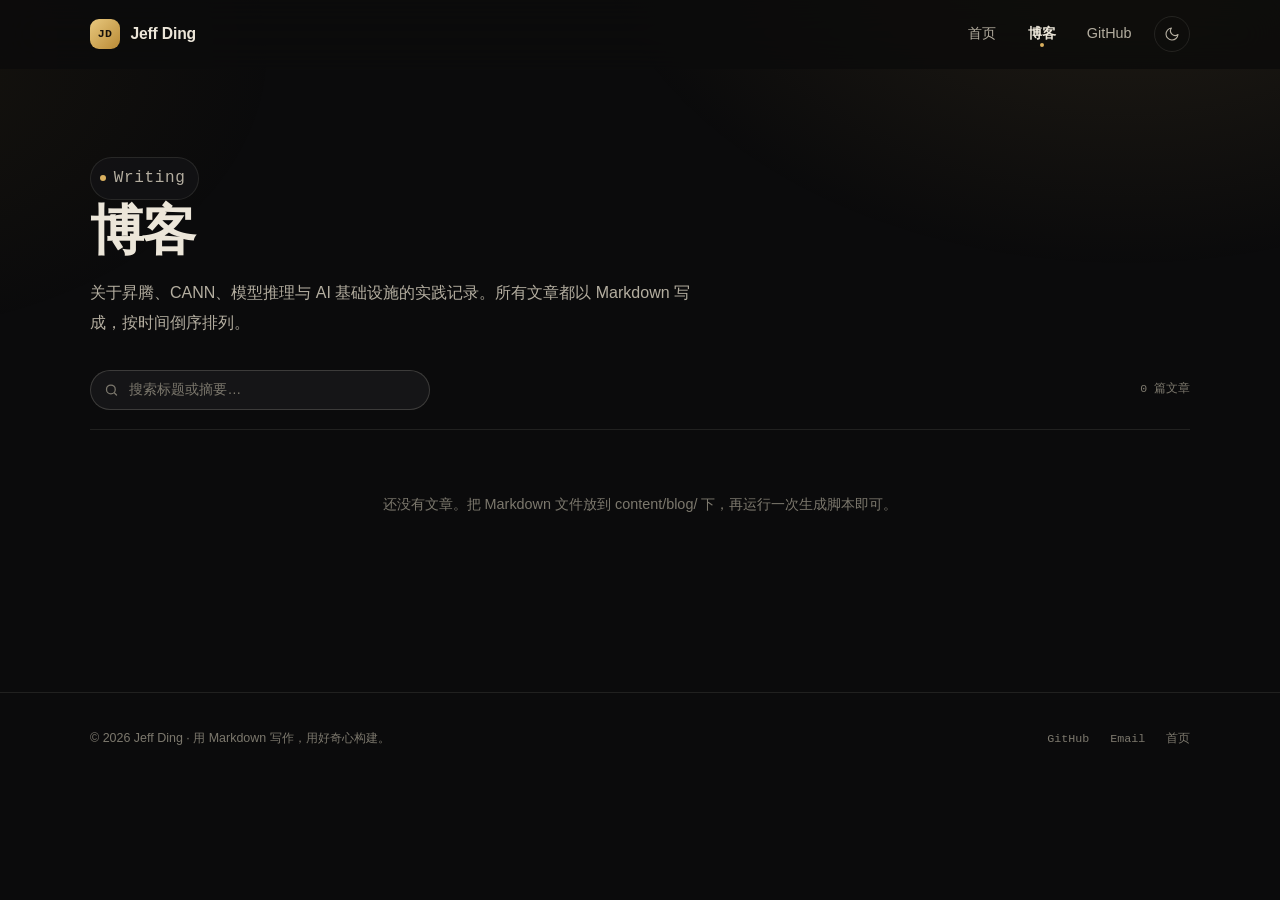
==== blog.html @ ad51b4b0 "Initial commit: personal site with black-gold theme, empty blog" ====
<!DOCTYPE html>
<html lang="zh-CN" data-page="blog">
<head>
  <meta charset="UTF-8">
  <meta name="viewport" content="width=device-width, initial-scale=1.0">
  <title>博客 · Jeff Ding</title>
  <meta name="description" content="Jeff Ding 的博客，记录 Ascend、CANN、模型推理、量化与 AI Infra 的实践笔记。">
  <meta name="theme-color" content="#0b0b0c">
  <link rel="icon" href="data:image/svg+xml,%3Csvg xmlns='http://www.w3.org/2000/svg' viewBox='0 0 64 64'%3E%3Crect width='64' height='64' rx='14' fill='%23c7000b'/%3E%3Ctext x='32' y='44' font-size='28' font-family='monospace' font-weight='700' text-anchor='middle' fill='white'%3EJD%3C/text%3E%3C/svg%3E">
  <link rel="stylesheet" href="assets/css/style.css">
  <script>
    (function () {
      try {
        var saved = localStorage.getItem("theme");
        var theme = saved || (window.matchMedia("(prefers-color-scheme: dark)").matches ? "dark" : "light");
        document.documentElement.dataset.theme = theme;
      } catch (e) {}
    })();
  </script>
</head>
<body>
  <header class="site-header" id="site-header">
    <div class="wrap header-inner">
      <a class="brand" href="index.html" aria-label="返回首页">
        <span class="brand-mark">JD</span>
        <span class="brand-name">Jeff Ding</span>
      </a>

      <button class="nav-toggle" id="nav-toggle" aria-label="展开导航" aria-expanded="false">
        <span></span><span></span><span></span>
      </button>

      <nav class="nav" id="site-nav">
        <a href="index.html">首页</a>
        <a href="blog.html" class="active">博客</a>
        <a href="https://github.com/JeffDing" target="_blank" rel="noopener">GitHub</a>
        <button class="theme-toggle" id="theme-toggle" aria-label="切换深色模式" title="切换主题">
          <svg class="icon-moon" viewBox="0 0 24 24" fill="none" stroke="currentColor" stroke-width="1.7" stroke-linecap="round" stroke-linejoin="round" aria-hidden="true"><path d="M21 12.8A9 9 0 1 1 11.2 3a7 7 0 0 0 9.8 9.8Z"/></svg>
          <svg class="icon-sun" viewBox="0 0 24 24" fill="none" stroke="currentColor" stroke-width="1.7" stroke-linecap="round" stroke-linejoin="round" aria-hidden="true"><circle cx="12" cy="12" r="4"/><path d="M12 2v2M12 20v2M4.9 4.9l1.4 1.4M17.7 17.7l1.4 1.4M2 12h2M20 12h2M4.9 19.1l1.4-1.4M17.7 6.3l1.4-1.4"/></svg>
        </button>
      </nav>
    </div>
  </header>

  <main>
    <section class="wrap page-head">
      <p class="eyebrow"><span class="dot"></span>Writing</p>
      <h1>博客</h1>
      <p>关于昇腾、CANN、模型推理与 AI 基础设施的实践记录。所有文章都以 Markdown 写成，按时间倒序排列。</p>
    </section>

    <section class="wrap section" style="padding-top: 0;">
      <div class="list-toolbar">
        <label class="search-box">
          <svg viewBox="0 0 24 24" fill="none" stroke="currentColor" stroke-width="2" stroke-linecap="round" aria-hidden="true"><circle cx="11" cy="11" r="7"/><path d="m20 20-3.2-3.2"/></svg>
          <input type="search" id="search-input" placeholder="搜索标题或摘要…" autocomplete="off" aria-label="搜索文章">
        </label>
        <span class="list-count" id="list-count"></span>
      </div>

      <div class="post-list" id="post-list">
        <p class="loading">正在加载文章…</p>
      </div>
    </section>
  </main>

  <footer class="site-footer">
    <div class="wrap footer-inner">
      <span>© <span id="year"></span> Jeff Ding · 用 Markdown 写作，用好奇心构建。</span>
      <div class="footer-links">
        <a href="https://github.com/JeffDing" target="_blank" rel="noopener">GitHub</a>
        <a href="mailto:yichao_ding@hotmail.com">Email</a>
        <a href="index.html">首页</a>
      </div>
    </div>
  </footer>

  <script src="assets/vendor/marked.min.js"></script>
  <script src="assets/vendor/highlight.min.js"></script>
  <script src="assets/js/app.js"></script>
</body>
</html>
---- assets/css/style.css ----
/* =========================================================
   Jeff Ding · Personal Site
   ========================================================= */

:root {
  --bg: #0b0b0c;
  --bg-soft: #101012;
  --surface: #151517;
  --surface-2: #1c1c1f;
  --text: #ece6d9;
  --text-soft: #b4aea0;
  --text-mute: #7c786d;
  --line: rgba(236, 230, 217, 0.1);
  --line-strong: rgba(236, 230, 217, 0.18);
  --accent: #d9b05f;
  --accent-hover: #f2d28c;
  --accent-soft: rgba(217, 176, 95, 0.12);
  --accent-line: rgba(217, 176, 95, 0.3);
  --code-bg: #060607;
  --code-text: #e8e3d8;
  --shadow-sm: 0 1px 2px rgba(22, 22, 26, 0.05);
  --shadow: 0 1px 2px rgba(22, 22, 26, 0.04), 0 18px 40px -24px rgba(22, 22, 26, 0.3);
  --shadow-lg: 0 2px 4px rgba(22, 22, 26, 0.04), 0 40px 80px -40px rgba(22, 22, 26, 0.35);
  --radius-sm: 10px;
  --radius: 18px;
  --radius-lg: 26px;
  --wrap: 1100px;
  --font-sans: -apple-system, BlinkMacSystemFont, "Segoe UI", "PingFang SC",
    "Hiragino Sans GB", "Microsoft YaHei", "Noto Sans SC", sans-serif;
  --font-serif: "Iowan Old Style", "Palatino Linotype", "Songti SC", "Noto Serif SC",
    Georgia, serif;
  --font-mono: "SFMono-Regular", "JetBrains Mono", "Cascadia Code", Consolas,
    "Liberation Mono", Menlo, monospace;
  --ease: cubic-bezier(0.22, 1, 0.36, 1);
}

[data-theme="dark"] {
  --bg: #040405;
  --bg-soft: #09090a;
  --surface: #0e0e10;
  --surface-2: #141416;
  --text: #f2ecdf;
  --text-soft: #c2bca9;
  --text-mute: #878276;
  --line: rgba(242, 236, 223, 0.1);
  --line-strong: rgba(242, 236, 223, 0.18);
  --accent: #e8c87e;
  --accent-hover: #f7dea4;
  --accent-soft: rgba(232, 200, 126, 0.12);
  --accent-line: rgba(232, 200, 126, 0.32);
  --code-bg: #020203;
  --code-text: #f0ead9;
  --shadow-sm: 0 1px 2px rgba(0, 0, 0, 0.4);
  --shadow: 0 1px 2px rgba(0, 0, 0, 0.3), 0 18px 40px -24px rgba(0, 0, 0, 0.7);
  --shadow-lg: 0 2px 4px rgba(0, 0, 0, 0.3), 0 40px 80px -40px rgba(0, 0, 0, 0.8);
}

/* ---------- Reset ---------- */

*,
*::before,
*::after {
  box-sizing: border-box;
}

html {
  scroll-behavior: smooth;
  -webkit-text-size-adjust: 100%;
}

body {
  margin: 0;
  min-height: 100vh;
  background: var(--bg);
  color: var(--text);
  font-family: var(--font-sans);
  font-size: 16px;
  line-height: 1.75;
  -webkit-font-smoothing: antialiased;
  text-rendering: optimizeLegibility;
  transition: background-color 0.35s var(--ease), color 0.35s var(--ease);
}

body::before {
  content: "";
  position: fixed;
  inset: 0;
  z-index: -1;
  pointer-events: none;
  background:
    radial-gradient(55rem 38rem at 88% -12%, var(--accent-soft), transparent 62%),
    radial-gradient(45rem 30rem at -12% 6%, rgba(180, 140, 50, 0.07), transparent 60%);
}

[data-theme="dark"] body::before {
  background:
    radial-gradient(55rem 38rem at 88% -12%, rgba(232, 200, 126, 0.12), transparent 62%),
    radial-gradient(45rem 30rem at -12% 6%, rgba(180, 140, 50, 0.08), transparent 60%);
}

img {
  max-width: 100%;
  height: auto;
}

a {
  color: inherit;
  text-decoration: none;
}

button {
  font: inherit;
  color: inherit;
  background: none;
  border: 0;
  cursor: pointer;
}

::selection {
  background: var(--accent);
  color: #1a1306;
}

.wrap {
  width: min(var(--wrap), calc(100% - 3rem));
  margin-inline: auto;
}

/* ---------- Header ---------- */

.site-header {
  position: sticky;
  top: 0;
  z-index: 50;
  backdrop-filter: saturate(180%) blur(18px);
  -webkit-backdrop-filter: saturate(180%) blur(18px);
  background: color-mix(in srgb, var(--bg) 82%, transparent);
  border-bottom: 1px solid transparent;
  transition: border-color 0.3s, background-color 0.3s;
}

.site-header.is-scrolled {
  border-bottom-color: var(--line);
}

.header-inner {
  display: flex;
  align-items: center;
  justify-content: space-between;
  gap: 1.5rem;
  height: 68px;
}

.brand {
  display: inline-flex;
  align-items: center;
  gap: 0.65rem;
  font-weight: 650;
  letter-spacing: -0.01em;
}

.brand-mark {
  display: grid;
  place-items: center;
  width: 30px;
  height: 30px;
  border-radius: 9px;
  background: linear-gradient(135deg, #e8c87e, #b98a35);
  color: #16110a;
  font-family: var(--font-mono);
  font-size: 0.72rem;
  font-weight: 700;
  letter-spacing: 0.02em;
  transition: transform 0.4s var(--ease), background-color 0.3s;
}

.brand:hover .brand-mark {
  transform: rotate(-8deg) scale(1.06);
  background: linear-gradient(135deg, #f5db9b, #d9b05f);
  color: #16110a;
}

.brand-name {
  font-size: 0.98rem;
}

.nav {
  display: flex;
  align-items: center;
  gap: 0.35rem;
}

.nav a,
.theme-toggle {
  position: relative;
  display: inline-flex;
  align-items: center;
  justify-content: center;
  height: 36px;
  padding: 0 0.8rem;
  border-radius: 999px;
  color: var(--text-soft);
  font-size: 0.9rem;
  transition: color 0.2s, background-color 0.2s;
}

.nav a:hover,
.theme-toggle:hover {
  color: var(--text);
  background: var(--surface-2);
}

.nav a.active {
  color: var(--text);
  font-weight: 600;
}

.nav a.active::after {
  content: "";
  position: absolute;
  bottom: 5px;
  left: 50%;
  width: 4px;
  height: 4px;
  border-radius: 50%;
  background: var(--accent);
  transform: translateX(-50%);
}

.theme-toggle {
  width: 36px;
  padding: 0;
  margin-left: 0.25rem;
  border: 1px solid var(--line);
}

.theme-toggle svg {
  width: 16px;
  height: 16px;
}

.theme-toggle .icon-sun {
  display: none;
}

[data-theme="dark"] .theme-toggle .icon-sun {
  display: block;
}

[data-theme="dark"] .theme-toggle .icon-moon {
  display: none;
}

.nav-toggle {
  display: none;
  width: 38px;
  height: 38px;
  border: 1px solid var(--line);
  border-radius: 10px;
  place-items: center;
}

.nav-toggle span {
  display: block;
  width: 16px;
  height: 1.5px;
  background: var(--text);
  border-radius: 2px;
  transition: transform 0.3s var(--ease), opacity 0.2s;
}

.nav-toggle span + span {
  margin-top: 4px;
}

/* ---------- Hero ---------- */

.hero {
  display: grid;
  grid-template-columns: minmax(0, 1.08fr) minmax(0, 0.92fr);
  align-items: center;
  gap: 3.5rem;
  padding-block: clamp(3.5rem, 8vw, 6.5rem) clamp(3rem, 6vw, 5rem);
}

.eyebrow {
  display: inline-flex;
  align-items: center;
  gap: 0.5rem;
  margin: 0 0 1.4rem;
  padding: 0.35rem 0.8rem 0.35rem 0.55rem;
  border: 1px solid var(--line);
  border-radius: 999px;
  background: color-mix(in srgb, var(--surface) 70%, transparent);
  color: var(--text-soft);
  font-family: var(--font-mono);
  font-size: 0.73rem;
  letter-spacing: 0.04em;
}

.eyebrow .dot {
  position: relative;
  width: 6px;
  height: 6px;
  border-radius: 50%;
  background: var(--accent);
}

.eyebrow .dot::after {
  content: "";
  position: absolute;
  inset: -4px;
  border-radius: 50%;
  border: 1px solid var(--accent);
  opacity: 0;
  animation: pulse 2.4s ease-out infinite;
}

@keyframes pulse {
  0% {
    opacity: 0.7;
    transform: scale(0.6);
  }
  70%,
  100% {
    opacity: 0;
    transform: scale(1.5);
  }
}

.hero h1 {
  margin: 0;
  font-family: var(--font-serif);
  font-size: clamp(2.6rem, 6vw, 4.1rem);
  font-weight: 600;
  line-height: 1.12;
  letter-spacing: -0.03em;
}

.hero h1 .grad {
  background: linear-gradient(110deg, #f7e3a8 5%, #d9b05f 45%, #a87f2e 92%);
  -webkit-background-clip: text;
  background-clip: text;
  color: transparent;
}

.hero-sub {
  max-width: 34rem;
  margin: 1.5rem 0 0;
  color: var(--text-soft);
  font-size: clamp(1rem, 1.4vw, 1.1rem);
  line-height: 1.85;
}

.hero-actions {
  display: flex;
  flex-wrap: wrap;
  gap: 0.75rem;
  margin-top: 2.2rem;
}

.btn {
  display: inline-flex;
  align-items: center;
  gap: 0.5rem;
  height: 46px;
  padding: 0 1.35rem;
  border-radius: 999px;
  font-size: 0.93rem;
  font-weight: 600;
  transition: transform 0.3s var(--ease), background-color 0.25s, box-shadow 0.3s,
    border-color 0.25s;
}

.btn svg {
  width: 15px;
  height: 15px;
  transition: transform 0.3s var(--ease);
}

.btn-primary {
  background: linear-gradient(120deg, #e8c87e, #d9b05f 55%, #b98a35);
  color: #1a1306;
  box-shadow: 0 10px 26px -16px rgba(217, 176, 95, 0.75);
}

.btn-primary:hover {
  background: linear-gradient(120deg, #f7e0a6, #e5c47f 55%, #c79a45);
  color: #1a1306;
  transform: translateY(-2px);
  box-shadow: 0 16px 30px -12px rgba(217, 176, 95, 0.85);
}

.btn-primary:hover svg {
  transform: translateX(3px);
}

.btn-ghost {
  border: 1px solid var(--line-strong);
  color: var(--text);
}

.btn-ghost:hover {
  background: var(--surface);
  border-color: var(--accent-line);
  transform: translateY(-2px);
}

.hero-foot {
  display: flex;
  flex-wrap: wrap;
  gap: 0.4rem 1.2rem;
  margin: 2.4rem 0 0;
  padding: 0;
  list-style: none;
  color: var(--text-mute);
  font-family: var(--font-mono);
  font-size: 0.75rem;
}

.hero-foot li {
  display: inline-flex;
  align-items: center;
  gap: 0.45rem;
}

.hero-foot li::before {
  content: "";
  width: 11px;
  height: 1px;
  background: var(--accent);
}

/* ---------- Hero visual ---------- */

.hero-visual {
  position: relative;
  min-height: 380px;
  display: grid;
  place-items: center;
}

.hero-visual::before {
  content: "";
  position: absolute;
  inset: 6% 2%;
  border-radius: 36px;
  border: 1px solid var(--accent-line);
  background-image: linear-gradient(var(--accent-soft) 1px, transparent 1px),
    linear-gradient(90deg, var(--accent-soft) 1px, transparent 1px);
  background-size: 34px 34px;
  -webkit-mask-image: radial-gradient(ellipse at center, #000 25%, transparent 75%);
  mask-image: radial-gradient(ellipse at center, #000 25%, transparent 75%);
  opacity: 0.75;
}

.orb {
  position: absolute;
  border-radius: 50%;
  filter: blur(46px);
  opacity: 0.55;
  animation: float 12s ease-in-out infinite;
}

.orb-1 {
  width: 190px;
  height: 190px;
  top: 6%;
  right: 6%;
  background: var(--accent);
}

.orb-2 {
  width: 150px;
  height: 150px;
  bottom: 8%;
  left: 0;
  background: #8a6d2a;
  opacity: 0.45;
  animation-delay: -6s;
}

@keyframes float {
  0%,
  100% {
    transform: translate3d(0, 0, 0) scale(1);
  }
  50% {
    transform: translate3d(0, -18px, 0) scale(1.06);
  }
}

.code-card {
  position: relative;
  width: min(100%, 420px);
  border-radius: 16px;
  background: var(--code-bg);
  border: 1px solid rgba(217, 176, 95, 0.18);
  box-shadow: var(--shadow-lg);
  overflow: hidden;
  transform: rotate(-1.2deg);
  transition: transform 0.6s var(--ease);
}

.code-card:hover {
  transform: rotate(0deg) translateY(-4px);
}

.code-bar {
  display: flex;
  align-items: center;
  gap: 6px;
  padding: 0.8rem 1rem;
  border-bottom: 1px solid rgba(217, 176, 95, 0.14);
}

.code-bar i {
  width: 9px;
  height: 9px;
  border-radius: 50%;
  background: rgba(232, 230, 226, 0.14);
}

.code-bar i:first-child {
  background: #e0b64a;
}

.code-bar i:nth-child(2) {
  background: #8a6d2a;
}

.code-bar i:nth-child(3) {
  background: #d9b05f;
}

.code-bar em {
  margin-left: auto;
  color: rgba(232, 230, 226, 0.42);
  font-family: var(--font-mono);
  font-size: 0.68rem;
  font-style: normal;
  letter-spacing: 0.04em;
}

.code-card pre {
  margin: 0;
  padding: 1.15rem 1.25rem 1.35rem;
  overflow-x: auto;
  color: var(--code-text);
  font-family: var(--font-mono);
  font-size: 0.76rem;
  line-height: 1.9;
  tab-size: 4;
}

.tok-c {
  color: #6e6a60;
}

.tok-k {
  color: #e9c97a;
}

.tok-s {
  color: #d8b153;
}

.tok-f {
  color: #f0d090;
}

.tok-v {
  color: #f2d58a;
}

/* ---------- Sections ---------- */

.section {
  padding-block: clamp(2.5rem, 5vw, 4rem);
}

.section-head {
  display: flex;
  align-items: flex-end;
  justify-content: space-between;
  gap: 1rem;
  margin-bottom: 2rem;
  padding-bottom: 1.1rem;
  border-bottom: 1px solid var(--line);
}

.section-kicker {
  display: block;
  margin-bottom: 0.35rem;
  color: var(--accent);
  font-family: var(--font-mono);
  font-size: 0.7rem;
  letter-spacing: 0.16em;
  text-transform: uppercase;
}

.section-head h2 {
  margin: 0;
  font-family: var(--font-serif);
  font-size: clamp(1.5rem, 2.6vw, 1.95rem);
  font-weight: 600;
  letter-spacing: -0.02em;
  line-height: 1.25;
}

.section-more {
  flex-shrink: 0;
  color: var(--text-soft);
  font-size: 0.86rem;
  transition: color 0.2s, transform 0.3s var(--ease);
}

.section-more:hover {
  color: var(--accent);
  transform: translateX(3px);
}

/* ---------- About / prose ---------- */

.about {
  scroll-margin-top: 90px;
}

.about .prose {
  max-width: 46rem;
}

.prose {
  color: var(--text-soft);
  font-size: 1rem;
  line-height: 1.95;
}

.prose > :first-child {
  margin-top: 0;
}

.prose h2,
.prose h3,
.prose h4 {
  color: var(--text);
  font-family: var(--font-serif);
  font-weight: 600;
  letter-spacing: -0.015em;
  line-height: 1.35;
}

.prose h2 {
  margin: 2.4em 0 0.75em;
  font-size: 1.55rem;
}

.prose h3 {
  margin: 2em 0 0.6em;
  font-size: 1.22rem;
}

.prose h4 {
  margin: 1.8em 0 0.5em;
  font-size: 1.05rem;
}

.prose p {
  margin: 0 0 1.15em;
}

.prose a {
  color: var(--accent);
  text-decoration: underline;
  text-decoration-thickness: 1px;
  text-underline-offset: 3px;
  text-decoration-color: var(--accent-line);
  transition: text-decoration-color 0.2s;
}

.prose a:hover {
  text-decoration-color: var(--accent);
}

.prose strong {
  color: var(--text);
  font-weight: 650;
}

.prose ul,
.prose ol {
  margin: 0 0 1.2em;
  padding-left: 1.4em;
}

.prose li {
  margin: 0.35em 0;
}

.prose li::marker {
  color: var(--accent);
}

.prose blockquote {
  margin: 1.6em 0;
  padding: 0.2em 0 0.2em 1.2em;
  border-left: 3px solid var(--accent);
  color: var(--text-soft);
  font-style: italic;
}

.prose blockquote p:last-child {
  margin-bottom: 0;
}

.prose hr {
  margin: 2.6em 0;
  border: 0;
  height: 1px;
  background: var(--line);
}

.prose code {
  padding: 0.16em 0.4em;
  border-radius: 5px;
  background: var(--accent-soft);
  color: var(--accent);
  font-family: var(--font-mono);
  font-size: 0.86em;
}

.prose pre {
  position: relative;
  margin: 1.6em 0;
  padding: 1.25rem 1.3rem;
  border-radius: var(--radius-sm);
  background: var(--code-bg);
  border: 1px solid rgba(217, 176, 95, 0.14);
  overflow-x: auto;
  line-height: 1.75;
}

.prose pre code {
  padding: 0;
  background: none;
  color: var(--code-text);
  font-size: 0.825rem;
}

.prose pre code.hljs {
  padding: 0;
  background: transparent;
  overflow: visible;
  color: var(--code-text);
}

.prose pre code.hljs .hljs-keyword,
.prose pre code.hljs .hljs-selector-tag,
.prose pre code.hljs .hljs-built_in,
.prose pre code.hljs .hljs-name,
.prose pre code.hljs .hljs-tag,
.prose pre code.hljs .hljs-literal,
.prose pre code.hljs .hljs-type {
  color: #e9c97a;
}

.prose pre code.hljs .hljs-string,
.prose pre code.hljs .hljs-attr,
.prose pre code.hljs .hljs-template-tag,
.prose pre code.hljs .hljs-template-variable,
.prose pre code.hljs .hljs-char,
.prose pre code.hljs .hljs-regexp,
.prose pre code.hljs .hljs-addition {
  color: #d8b153;
}

.prose pre code.hljs .hljs-comment,
.prose pre code.hljs .hljs-quote {
  color: #6e6a60;
  font-style: italic;
}

.prose pre code.hljs .hljs-number,
.prose pre code.hljs .hljs-symbol,
.prose pre code.hljs .hljs-bullet {
  color: #f0d090;
}

.prose pre code.hljs .hljs-title,
.prose pre code.hljs .hljs-title.function_,
.prose pre code.hljs .hljs-section,
.prose pre code.hljs .hljs-title.class_ {
  color: #f4d79a;
}

.prose pre code.hljs .hljs-variable,
.prose pre code.hljs .hljs-property,
.prose pre code.hljs .hljs-params,
.prose pre code.hljs .hljs-attribute {
  color: #e6c070;
}

.prose pre code.hljs .hljs-meta,
.prose pre code.hljs .hljs-link {
  color: #b99a5e;
}

.prose pre code.hljs .hljs-deletion {
  color: #b06a3a;
}

.prose pre .copy-btn {
  position: absolute;
  top: 0.6rem;
  right: 0.6rem;
  padding: 0.25rem 0.6rem;
  border-radius: 6px;
  background: rgba(217, 176, 95, 0.12);
  color: rgba(232, 230, 226, 0.7);
  font-family: var(--font-mono);
  font-size: 0.66rem;
  opacity: 0;
  transition: opacity 0.2s, background-color 0.2s, color 0.2s;
}

.prose pre:hover .copy-btn,
.prose pre .copy-btn:focus-visible {
  opacity: 1;
}

.prose pre .copy-btn:hover {
  background: rgba(217, 176, 95, 0.24);
  color: #f5db9b;
}

.prose pre .copy-btn.is-done {
  color: #f5db9b;
}

[data-theme="dark"] .prose pre {
  border-color: var(--line);
}

.prose img {
  display: block;
  margin: 1.8em auto;
  border-radius: var(--radius-sm);
  box-shadow: var(--shadow);
}

.prose table {
  width: 100%;
  margin: 1.6em 0;
  border-collapse: collapse;
  font-size: 0.9rem;
}

.prose th,
.prose td {
  padding: 0.6rem 0.8rem;
  border: 1px solid var(--line);
  text-align: left;
}

.prose th {
  background: var(--surface-2);
  color: var(--text);
  font-weight: 600;
}

.prose input[type="checkbox"] {
  accent-color: var(--accent);
  margin-right: 0.4em;
}

/* ---------- Post list ---------- */

.post-list {
  display: flex;
  flex-direction: column;
  border-top: 1px solid var(--line);
}

.post-card-main {
  min-width: 0;
}

.post-card {
  position: relative;
  display: flex;
  align-items: flex-start;
  justify-content: space-between;
  gap: 2rem;
  padding: 1.55rem 0.9rem 1.55rem 0;
  border-bottom: 1px solid var(--line);
  transition: padding-left 0.4s var(--ease), background-color 0.3s;
}

.post-card::before {
  content: "";
  position: absolute;
  left: 0;
  top: 50%;
  width: 3px;
  height: 0;
  border-radius: 2px;
  background: var(--accent);
  transform: translateY(-50%);
  transition: height 0.35s var(--ease);
}

.post-card:hover {
  padding-left: 1.1rem;
  background: linear-gradient(90deg, var(--accent-soft), transparent 65%);
}

.post-card:hover::before {
  height: 58%;
}

.post-card time {
  display: block;
  margin-bottom: 0.4rem;
  color: var(--text-mute);
  font-family: var(--font-mono);
  font-size: 0.72rem;
  letter-spacing: 0.06em;
}

.post-card h3 {
  margin: 0;
  color: var(--text);
  font-family: var(--font-serif);
  font-size: clamp(1.08rem, 2vw, 1.28rem);
  font-weight: 600;
  line-height: 1.45;
  letter-spacing: -0.015em;
  transition: color 0.2s;
}

.post-card:hover h3 {
  color: var(--accent);
}

.post-card p {
  max-width: 46rem;
  margin: 0.45rem 0 0;
  color: var(--text-soft);
  font-size: 0.885rem;
  line-height: 1.75;
  display: -webkit-box;
  -webkit-line-clamp: 2;
  -webkit-box-orient: vertical;
  overflow: hidden;
}

.post-side {
  display: flex;
  align-items: center;
  gap: 1rem;
  flex-shrink: 0;
  padding-top: 1.55rem;
  color: var(--text-mute);
  font-family: var(--font-mono);
  font-size: 0.7rem;
}

.post-side .arrow {
  display: grid;
  place-items: center;
  width: 30px;
  height: 30px;
  border: 1px solid var(--line);
  border-radius: 50%;
  transition: background-color 0.3s, color 0.3s, border-color 0.3s, transform 0.4s var(--ease);
}

.post-side .arrow svg {
  width: 13px;
  height: 13px;
}

.post-card:hover .arrow {
  background: var(--accent);
  border-color: var(--accent);
  color: #fff;
  transform: translateX(3px);
}

.list-empty {
  padding: 3rem 0;
  color: var(--text-mute);
  font-size: 0.9rem;
  text-align: center;
}

/* ---------- Blog page ---------- */

.page-head {
  padding-block: clamp(2.8rem, 6vw, 4.5rem) 2rem;
}

.page-head h1 {
  margin: 0;
  font-family: var(--font-serif);
  font-size: clamp(2.4rem, 5.5vw, 3.4rem);
  font-weight: 600;
  letter-spacing: -0.03em;
  line-height: 1.15;
}

.page-head p {
  max-width: 38rem;
  margin: 1rem 0 0;
  color: var(--text-soft);
  font-size: 1rem;
  line-height: 1.85;
}

.list-toolbar {
  display: flex;
  align-items: center;
  justify-content: space-between;
  gap: 1rem;
  margin-bottom: 1.2rem;
}

.search-box {
  position: relative;
  flex: 1;
  max-width: 340px;
}

.search-box svg {
  position: absolute;
  top: 50%;
  left: 0.9rem;
  width: 15px;
  height: 15px;
  color: var(--text-mute);
  transform: translateY(-50%);
  pointer-events: none;
}

.search-box input {
  width: 100%;
  height: 40px;
  padding: 0 0.9rem 0 2.4rem;
  border: 1px solid var(--line-strong);
  border-radius: 999px;
  background: var(--surface);
  color: var(--text);
  font: inherit;
  font-size: 0.86rem;
  outline: none;
  transition: border-color 0.2s, box-shadow 0.2s, background-color 0.3s;
}

.search-box input::placeholder {
  color: var(--text-mute);
}

.search-box input:focus {
  border-color: var(--accent-line);
  box-shadow: 0 0 0 4px var(--accent-soft);
}

.list-count {
  color: var(--text-mute);
  font-family: var(--font-mono);
  font-size: 0.72rem;
  white-space: nowrap;
}

/* ---------- Article ---------- */

.progress-bar {
  position: fixed;
  top: 0;
  left: 0;
  z-index: 60;
  width: 0;
  height: 2px;
  background: var(--accent);
  transition: width 0.1s linear;
}

.article {
  max-width: 47rem;
  margin-inline: auto;
  padding-block: clamp(2.5rem, 5vw, 4rem) 3rem;
}

.back-link {
  display: inline-flex;
  align-items: center;
  gap: 0.45rem;
  margin-bottom: 1.8rem;
  color: var(--text-mute);
  font-family: var(--font-mono);
  font-size: 0.76rem;
  transition: color 0.2s, transform 0.3s var(--ease);
}

.back-link svg {
  width: 14px;
  height: 14px;
}

.back-link:hover {
  color: var(--accent);
  transform: translateX(-3px);
}

.article h1 {
  margin: 0;
  font-family: var(--font-serif);
  font-size: clamp(1.9rem, 4.5vw, 2.75rem);
  font-weight: 600;
  line-height: 1.32;
  letter-spacing: -0.025em;
}

.article-meta {
  display: flex;
  flex-wrap: wrap;
  align-items: center;
  gap: 0.55rem 1rem;
  margin-top: 1.2rem;
  padding-bottom: 1.8rem;
  border-bottom: 1px solid var(--line);
  color: var(--text-mute);
  font-family: var(--font-mono);
  font-size: 0.73rem;
  letter-spacing: 0.03em;
}

.article-meta span {
  display: inline-flex;
  align-items: center;
  gap: 0.4rem;
}

.article-meta span + span::before {
  content: "·";
  margin-right: 0.6rem;
  color: var(--line-strong);
}

.article-body {
  margin-top: 2rem;
  font-size: 1.02rem;
}

.article-body.prose {
  color: var(--text-soft);
}

.article-body.prose h2,
.article-body.prose h3 {
  color: var(--text);
}

.article-nav {
  display: grid;
  grid-template-columns: repeat(2, minmax(0, 1fr));
  gap: 1rem;
  margin-top: 4rem;
  padding-top: 2rem;
  border-top: 1px solid var(--line);
}

.article-nav a {
  display: block;
  padding: 1.1rem 1.2rem;
  border: 1px solid var(--line);
  border-radius: var(--radius-sm);
  transition: border-color 0.25s, background-color 0.25s, transform 0.3s var(--ease);
}

.article-nav a:hover {
  border-color: var(--accent-line);
  background: var(--surface);
  transform: translateY(-2px);
}

.article-nav .dir {
  display: block;
  margin-bottom: 0.35rem;
  color: var(--text-mute);
  font-family: var(--font-mono);
  font-size: 0.66rem;
  letter-spacing: 0.1em;
  text-transform: uppercase;
}

.article-nav .title {
  color: var(--text);
  font-size: 0.9rem;
  font-weight: 600;
  line-height: 1.5;
}

.article-nav .next {
  text-align: right;
}

.article-nav .placeholder {
  visibility: hidden;
}

/* ---------- Footer ---------- */

.site-footer {
  margin-top: 3rem;
  border-top: 1px solid var(--line);
}

.footer-inner {
  display: flex;
  flex-wrap: wrap;
  align-items: center;
  justify-content: space-between;
  gap: 1rem;
  padding-block: 2.2rem;
  color: var(--text-mute);
  font-size: 0.78rem;
}

.footer-links {
  display: flex;
  gap: 1.3rem;
  font-family: var(--font-mono);
  font-size: 0.73rem;
}

.footer-links a {
  transition: color 0.2s;
}

.footer-links a:hover {
  color: var(--accent);
}

/* ---------- Loading / error ---------- */

.loading {
  display: inline-flex;
  align-items: center;
  gap: 0.5rem;
  color: var(--text-mute);
  font-size: 0.88rem;
}

.loading::before {
  content: "";
  width: 12px;
  height: 12px;
  border: 2px solid var(--line-strong);
  border-top-color: var(--accent);
  border-radius: 50%;
  animation: spin 0.8s linear infinite;
}

@keyframes spin {
  to {
    transform: rotate(360deg);
  }
}

.error-msg {
  padding: 1rem 1.2rem;
  border: 1px solid var(--accent-line);
  border-radius: var(--radius-sm);
  background: var(--accent-soft);
  color: var(--text-soft);
  font-size: 0.88rem;
}

.error-msg code {
  color: var(--accent);
  font-family: var(--font-mono);
  font-size: 0.85em;
}

/* ---------- Reveal ---------- */

.reveal {
  opacity: 0;
  transform: translateY(18px);
  transition: opacity 0.7s var(--ease), transform 0.7s var(--ease);
}

.reveal.is-visible {
  opacity: 1;
  transform: none;
}

@media (prefers-reduced-motion: reduce) {
  html {
    scroll-behavior: auto;
  }

  *,
  *::before,
  *::after {
    animation-duration: 0.001ms !important;
    animation-iteration-count: 1 !important;
    transition-duration: 0.001ms !important;
  }

  .reveal {
    opacity: 1;
    transform: none;
  }
}

/* ---------- Responsive ---------- */

@media (max-width: 900px) {
  .hero {
    grid-template-columns: 1fr;
    gap: 3rem;
  }

  .hero-visual {
    min-height: 300px;
    order: -1;
  }

  .hero-visual::before {
    inset: 0 8%;
  }

  .code-card {
    width: min(100%, 440px);
  }

  .hero-foot {
    display: none;
  }
}

@media (max-width: 720px) {
  .wrap {
    width: calc(100% - 2.2rem);
  }

  .header-inner {
    height: 62px;
  }

  .nav-toggle {
    display: grid;
  }

  .nav {
    position: absolute;
    top: calc(100% + 0.5rem);
    right: 1.1rem;
    left: 1.1rem;
    flex-direction: column;
    align-items: stretch;
    gap: 0.2rem;
    padding: 0.6rem;
    border: 1px solid var(--line);
    border-radius: var(--radius);
    background: var(--surface);
    box-shadow: var(--shadow);
    opacity: 0;
    visibility: hidden;
    transform: translateY(-8px);
    transition: opacity 0.25s, transform 0.25s var(--ease), visibility 0.25s;
  }

  .nav.is-open {
    opacity: 1;
    visibility: visible;
    transform: none;
  }

  .nav a,
  .theme-toggle {
    justify-content: flex-start;
    height: 42px;
    border-radius: 10px;
    padding-inline: 0.9rem;
  }

  .nav a.active::after {
    display: none;
  }

  .nav a.active {
    background: var(--accent-soft);
    color: var(--accent);
  }

  .theme-toggle {
    width: 100%;
    border: 0;
    margin-left: 0;
    gap: 0.5rem;
  }

  .theme-toggle::after {
    content: "切换主题";
    font-size: 0.9rem;
  }

  .site-header {
    position: sticky;
  }

  .post-card {
    gap: 1rem;
  }

  .post-side {
    padding-top: 1.5rem;
  }

  .post-side .read-time {
    display: none;
  }

  .article-nav {
    grid-template-columns: 1fr;
  }

  .article-nav .placeholder {
    display: none;
  }

  .article-nav .next {
    text-align: left;
  }
}

@media (max-width: 640px) {
  .prose table {
    display: block;
    overflow-x: auto;
    white-space: nowrap;
    -webkit-overflow-scrolling: touch;
  }
}

@media (max-width: 480px) {
  body {
    font-size: 15px;
  }

  .hero h1 {
    font-size: 2.35rem;
  }

  .code-card {
    transform: none;
  }

  .orb-1 {
    width: 140px;
    height: 140px;
  }

  .orb-2 {
    width: 110px;
    height: 110px;
  }

  .footer-inner {
    flex-direction: column;
    align-items: flex-start;
  }
}
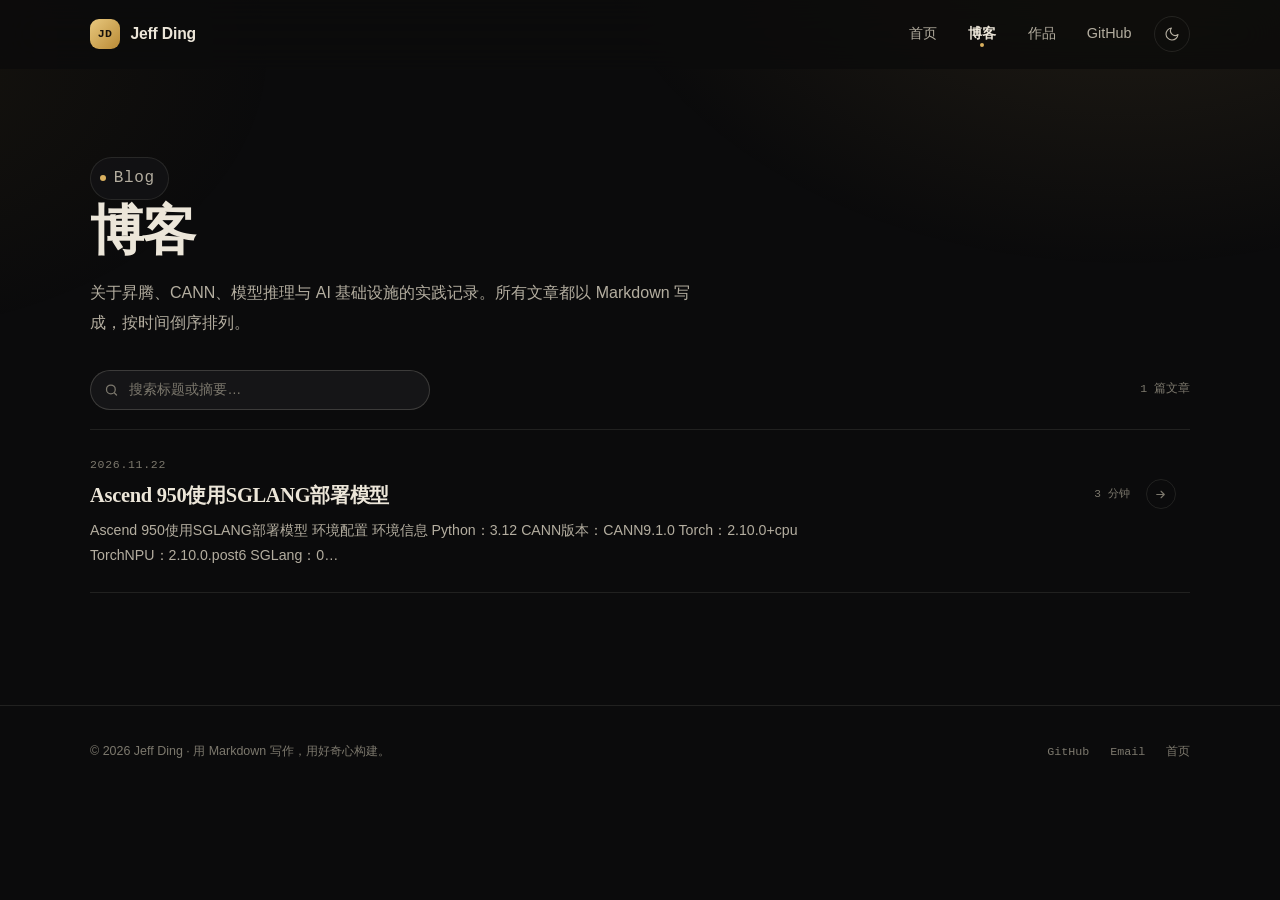
==== commit 823deeab: "feat: 修复博客索引自动化，Writing 改为 Blog，新增作品页" ====
--- a/blog.html
+++ b/blog.html
@@ -33,6 +33,7 @@
       <nav class="nav" id="site-nav">
         <a href="index.html">首页</a>
         <a href="blog.html" class="active">博客</a>
+        <a href="works.html">作品</a>
         <a href="https://github.com/JeffDing" target="_blank" rel="noopener">GitHub</a>
         <button class="theme-toggle" id="theme-toggle" aria-label="切换深色模式" title="切换主题">
           <svg class="icon-moon" viewBox="0 0 24 24" fill="none" stroke="currentColor" stroke-width="1.7" stroke-linecap="round" stroke-linejoin="round" aria-hidden="true"><path d="M21 12.8A9 9 0 1 1 11.2 3a7 7 0 0 0 9.8 9.8Z"/></svg>
@@ -44,7 +45,7 @@
 
   <main>
     <section class="wrap page-head">
-      <p class="eyebrow"><span class="dot"></span>Writing</p>
+      <p class="eyebrow"><span class="dot"></span>Blog</p>
       <h1>博客</h1>
       <p>关于昇腾、CANN、模型推理与 AI 基础设施的实践记录。所有文章都以 Markdown 写成，按时间倒序排列。</p>
     </section>
--- a/assets/css/style.css
+++ b/assets/css/style.css
@@ -630,6 +630,10 @@
   max-width: 46rem;
 }
 
+.works .prose {
+  max-width: 46rem;
+}
+
 .prose {
   color: var(--text-soft);
   font-size: 1rem;
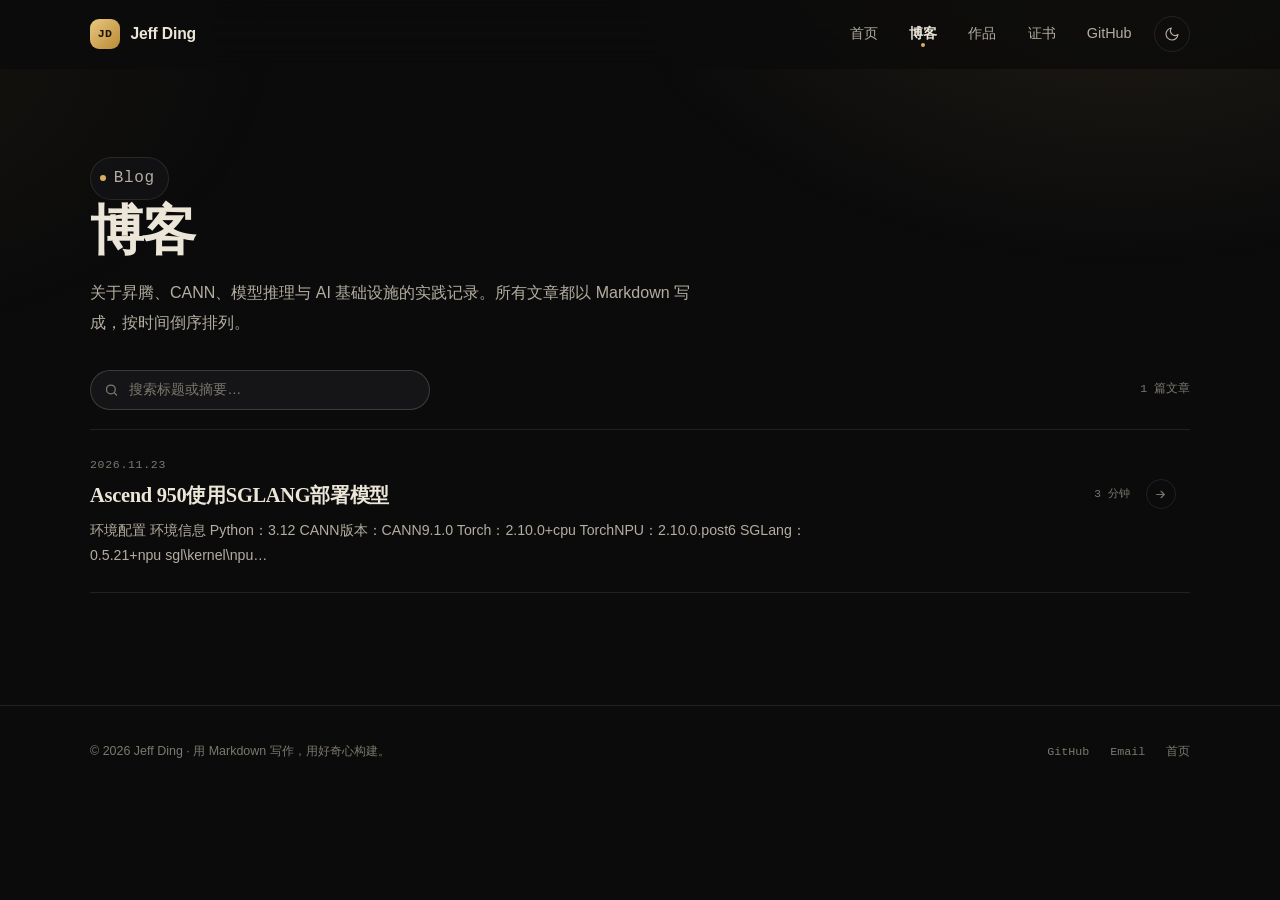
==== commit c7da6eba: "update: 新增证书页面与内容更新说明" ====
--- a/blog.html
+++ b/blog.html
@@ -34,6 +34,7 @@
         <a href="index.html">首页</a>
         <a href="blog.html" class="active">博客</a>
         <a href="works.html">作品</a>
+        <a href="certificates.html">证书</a>
         <a href="https://github.com/JeffDing" target="_blank" rel="noopener">GitHub</a>
         <button class="theme-toggle" id="theme-toggle" aria-label="切换深色模式" title="切换主题">
           <svg class="icon-moon" viewBox="0 0 24 24" fill="none" stroke="currentColor" stroke-width="1.7" stroke-linecap="round" stroke-linejoin="round" aria-hidden="true"><path d="M21 12.8A9 9 0 1 1 11.2 3a7 7 0 0 0 9.8 9.8Z"/></svg>
